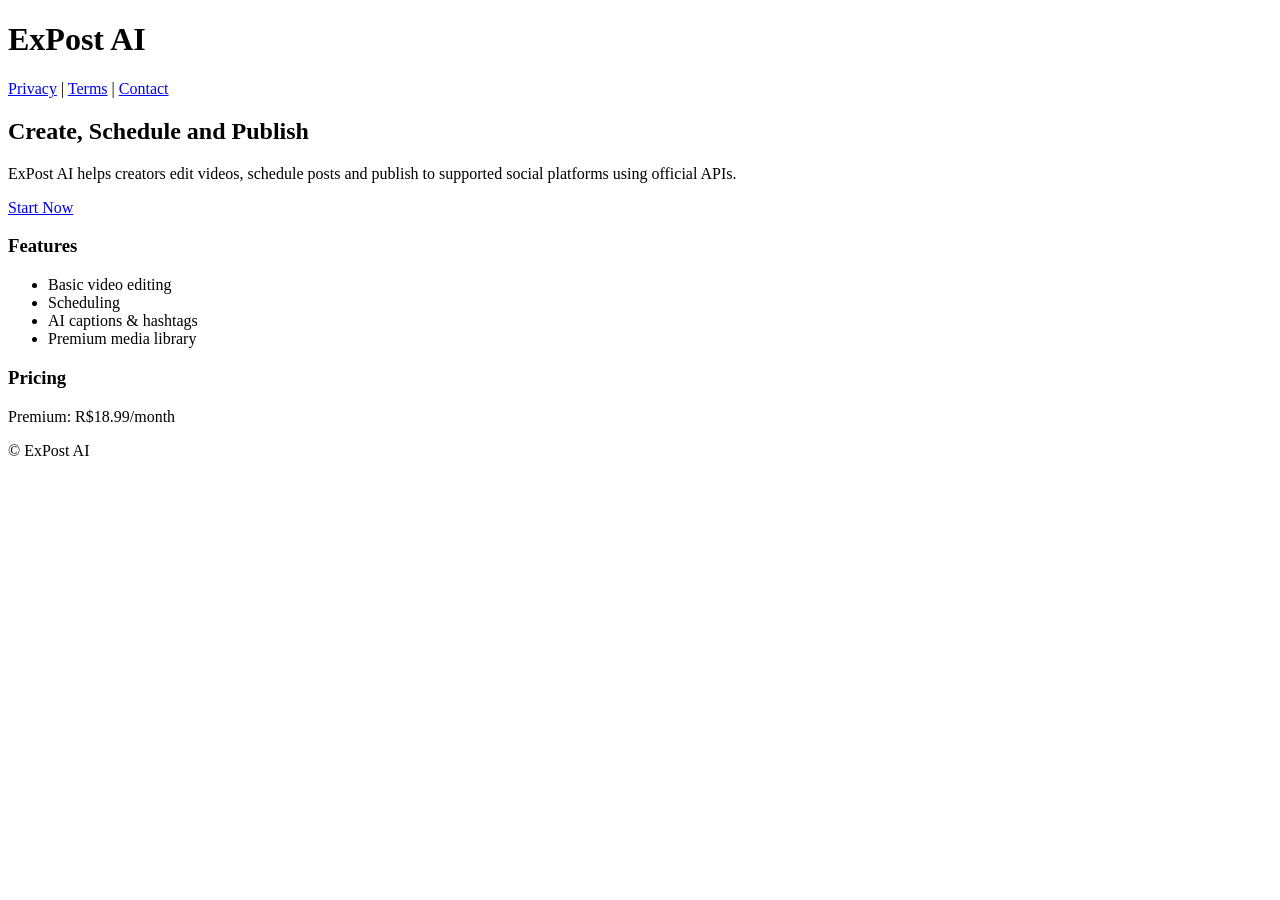
==== index.html @ 7ea9098f "Rename index[1].html to index.html" ====
<!DOCTYPE html><html><head><meta charset="utf-8"><meta name="viewport" content="width=device-width,initial-scale=1"><title>ExPost AI</title><link rel="stylesheet" href="style.css"></head><body><header><h1>ExPost AI</h1><nav><a href="privacy.html">Privacy</a> | <a href="terms.html">Terms</a> | <a href="contact.html">Contact</a></nav></header><main><h2>Create, Schedule and Publish</h2><p>ExPost AI helps creators edit videos, schedule posts and publish to supported social platforms using official APIs.</p><a class="btn" href="#">Start Now</a><section><h3>Features</h3><ul><li>Basic video editing</li><li>Scheduling</li><li>AI captions & hashtags</li><li>Premium media library</li></ul></section><section><h3>Pricing</h3><p>Premium: R$18.99/month</p></section></main><footer>© ExPost AI</footer></body></html>
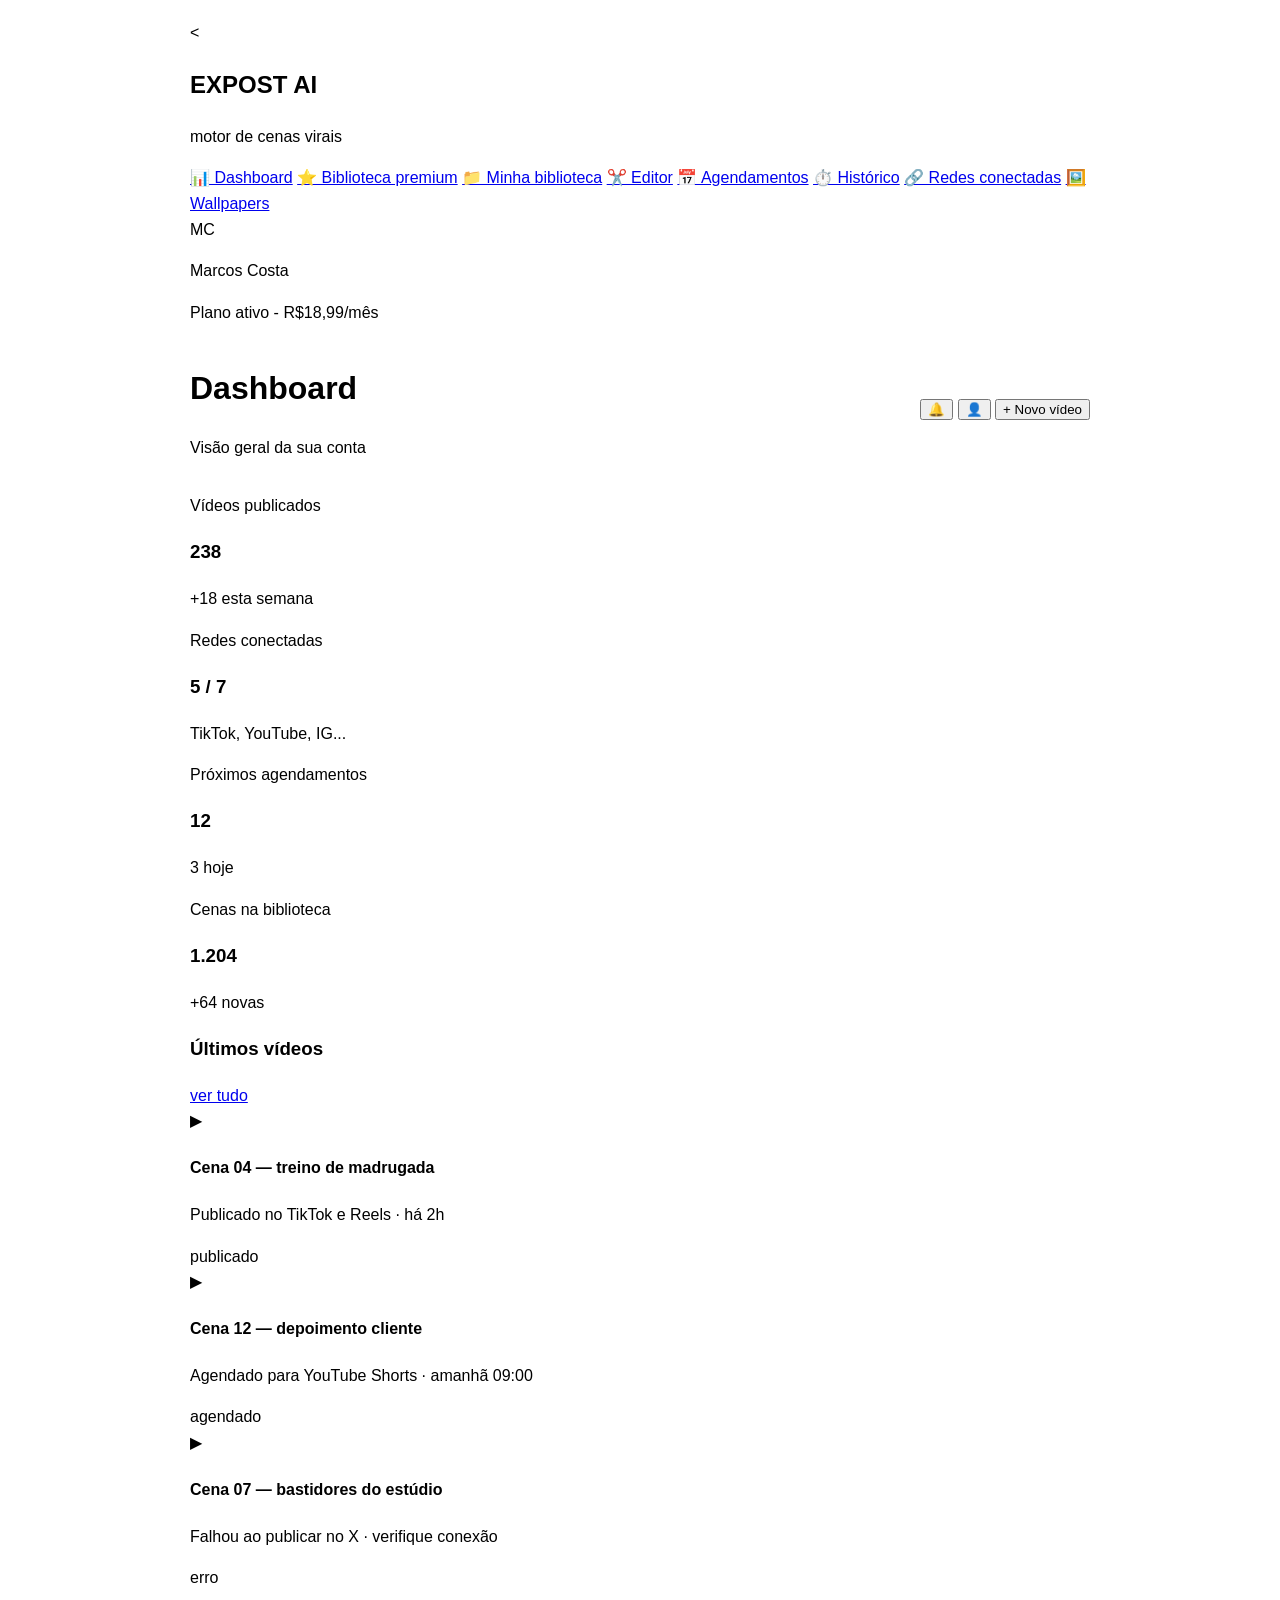
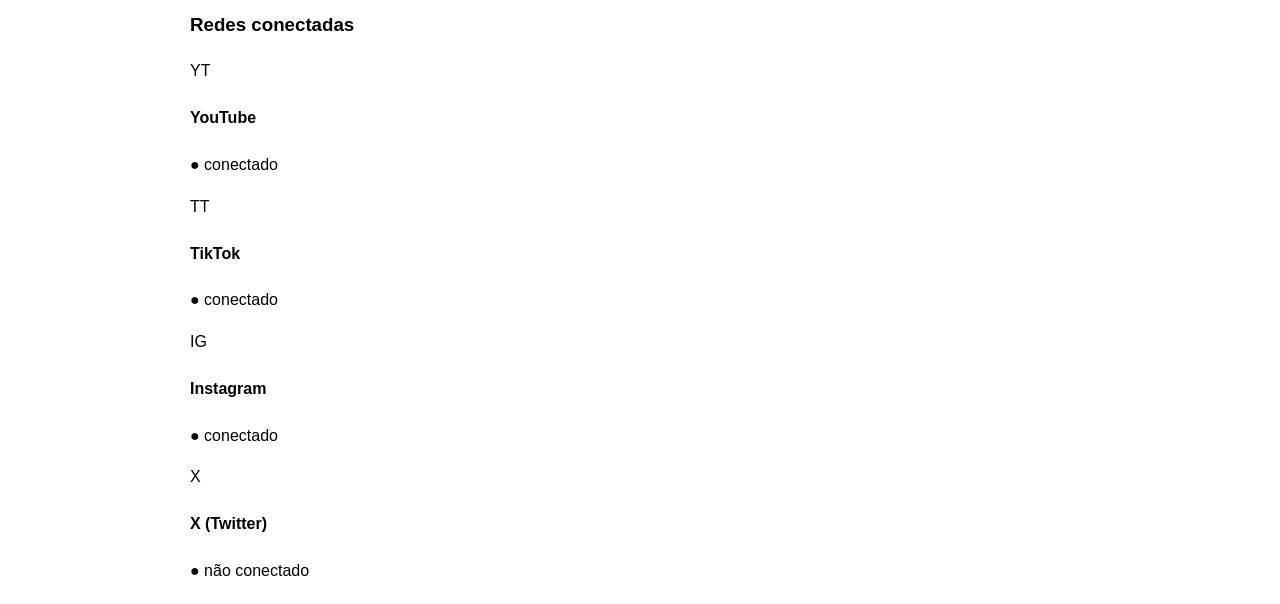
==== commit 5895f393: "Update index.html" ====
--- a/index.html
+++ b/index.html
@@ -1 +1,142 @@
-<!DOCTYPE html><html><head><meta charset="utf-8"><meta name="viewport" content="width=device-width,initial-scale=1"><title>ExPost AI</title><link rel="stylesheet" href="style.css"></head><body><header><h1>ExPost AI</h1><nav><a href="privacy.html">Privacy</a> | <a href="terms.html">Terms</a> | <a href="contact.html">Contact</a></nav></header><main><h2>Create, Schedule and Publish</h2><p>ExPost AI helps creators edit videos, schedule posts and publish to supported social platforms using official APIs.</p><a class="btn" href="#">Start Now</a><section><h3>Features</h3><ul><li>Basic video editing</li><li>Scheduling</li><li>AI captions & hashtags</li><li>Premium media library</li></ul></section><section><h3>Pricing</h3><p>Premium: R$18.99/month</p></section></main><footer>© ExPost AI</footer></body></html>
+<<!DOCTYPE html>
+<html lang="pt-BR">
+<head>
+    <meta charset="utf-8">
+    <meta name="viewport" content="width=device-width, initial-scale=1">
+    <title>ExPost AI - Dashboard</title>
+    <link rel="stylesheet" href="style.css">
+</head>
+<body>
+    <div class="dashboard-container">
+        <aside class="sidebar">
+            <div class="logo-area">
+                <h2>EXPOST <span class="badge">AI</span></h2>
+                <p class="sublogo">motor de cenas virais</p>
+            </div>
+            <nav class="menu">
+                <a href="#" class="active">📊 Dashboard</a>
+                <a href="#">⭐ Biblioteca premium</a>
+                <a href="#">📁 Minha biblioteca</a>
+                <a href="#">✂️ Editor</a>
+                <a href="#">📅 Agendamentos</a>
+                <a href="#">⏱️ Histórico</a>
+                <a href="#">🔗 Redes conectadas</a>
+                <a href="#">🖼️ Wallpapers</a>
+            </nav>
+            <div class="user-profile">
+                <div class="avatar">MC</div>
+                <div class="user-info">
+                    <p class="username">Marcos Costa</p>
+                    <p class="plan">Plano ativo - R$18,99/mês</p>
+                </div>
+            </div>
+        </aside>
+
+        <main class="main-content">
+            <header class="top-header">
+                <div>
+                    <h1>Dashboard</h1>
+                    <p class="subtitle">Visão geral da sua conta</p>
+                </div>
+                <div class="header-actions">
+                    <button class="btn-icon">🔔</button>
+                    <button class="btn-icon">👤</button>
+                    <button class="btn-primary">+ Novo vídeo</button>
+                </div>
+            </header>
+
+            <section class="stats-grid">
+                <div class="card">
+                    <p class="card-title">Vídeos publicados</p>
+                    <h3>238</h3>
+                    <span class="card-sub positive">+18 esta semana</span>
+                </div>
+                <div class="card">
+                    <p class="card-title">Redes conectadas</p>
+                    <h3>5 / 7</h3>
+                    <span class="card-sub">TikTok, YouTube, IG...</span>
+                </div>
+                <div class="card">
+                    <p class="card-title">Próximos agendamentos</p>
+                    <h3>12</h3>
+                    <span class="card-sub alert">3 hoje</span>
+                </div>
+                <div class="card">
+                    <p class="card-title">Cenas na biblioteca</p>
+                    <h3>1.204</h3>
+                    <span class="card-sub positive">+64 novas</span>
+                </div>
+            </section>
+
+            <div class="content-market">
+                <section class="videos-section">
+                    <div class="section-header">
+                        <h3>Últimos vídeos</h3>
+                        <a href="#" class="see-all">ver tudo</a>
+                    </div>
+                    <div class="video-list">
+                        <div class="video-item">
+                            <div class="play-icon">▶</div>
+                            <div class="video-details">
+                                <h4>Cena 04 — treino de madrugada</h4>
+                                <p>Publicado no TikTok e Reels · há 2h</p>
+                            </div>
+                            <span class="status-badge published">publicado</span>
+                        </div>
+                        <div class="video-item">
+                            <div class="play-icon">▶</div>
+                            <div class="video-details">
+                                <h4>Cena 12 — depoimento cliente</h4>
+                                <p>Agendado para YouTube Shorts · amanhã 09:00</p>
+                            </div>
+                            <span class="status-badge scheduled">agendado</span>
+                        </div>
+                        <div class="video-item">
+                            <div class="play-icon">▶</div>
+                            <div class="video-details">
+                                <h4>Cena 07 — bastidores do estúdio</h4>
+                                <p>Falhou ao publicar no X · verifique conexão</p>
+                            </div>
+                            <span class="status-badge error">erro</span>
+                        </div>
+                    </div>
+                </section>
+
+                <section class="networks-section">
+                    <h3>Redes conectadas</h3>
+                    <div class="network-list">
+                        <div class="network-item">
+                            <span class="net-logo yt">YT</span>
+                            <div class="net-details">
+                                <h4>YouTube</h4>
+                                <p class="status-connected">● conectado</p>
+                            </div>
+                        </div>
+                        <div class="network-item">
+                            <span class="net-logo tt">TT</span>
+                            <div class="net-details">
+                                <h4>TikTok</h4>
+                                <p class="status-connected">● conectado</p>
+                            </div>
+                        </div>
+                        <div class="network-item">
+                            <span class="net-logo ig">IG</span>
+                            <div class="net-details">
+                                <h4>Instagram</h4>
+                                <p class="status-connected">● conectado</p>
+                            </div>
+                        </div>
+                        <div class="network-item disconnected">
+                            <span class="net-logo x">X</span>
+                            <div class="net-details">
+                                <h4>X (Twitter)</h4>
+                                <p class="status-disconnected">● não conectado</p>
+                            </div>
+                        </div>
+                    </div>
+                </section>
+            </div>
+        </main>
+    </div>
+</body>
+</html>
--- a/style.css
+++ b/style.css
@@ -0,0 +1 @@
+body{font-family:Arial,sans-serif;max-width:900px;margin:auto;padding:20px;line-height:1.6}header{display:flex;justify-content:space-between;align-items:center}.btn{background:#2563eb;color:#fff;padding:10px 16px;text-decoration:none;border-radius:6px}
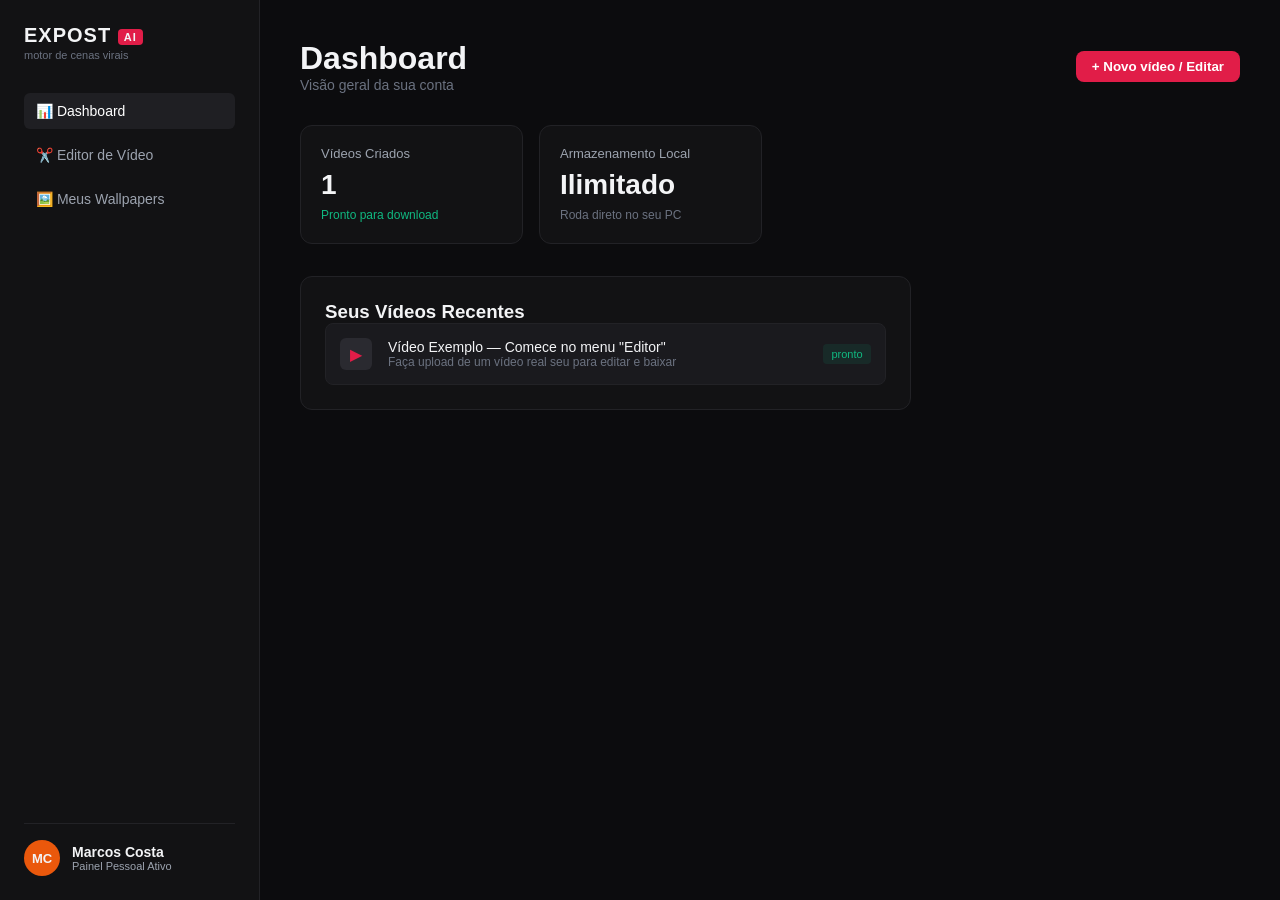
==== commit 20c8c17f: "Update index.html" ====
--- a/index.html
+++ b/index.html
@@ -1,9 +1,9 @@
-<<!DOCTYPE html>
+<!DOCTYPE html>
 <html lang="pt-BR">
 <head>
     <meta charset="utf-8">
     <meta name="viewport" content="width=device-width, initial-scale=1">
-    <title>ExPost AI - Dashboard</title>
+    <title>ExPost AI - Meu Painel Pessoal</title>
     <link rel="stylesheet" href="style.css">
 </head>
 <body>
@@ -14,20 +14,15 @@
                 <p class="sublogo">motor de cenas virais</p>
             </div>
             <nav class="menu">
-                <a href="#" class="active">📊 Dashboard</a>
-                <a href="#">⭐ Biblioteca premium</a>
-                <a href="#">📁 Minha biblioteca</a>
-                <a href="#">✂️ Editor</a>
-                <a href="#">📅 Agendamentos</a>
-                <a href="#">⏱️ Histórico</a>
-                <a href="#">🔗 Redes conectadas</a>
-                <a href="#">🖼️ Wallpapers</a>
+                <a href="#" class="menu-item active" onclick="navegar('dashboard')">📊 Dashboard</a>
+                <a href="#" class="menu-item" onclick="navegar('editor')">✂️ Editor de Vídeo</a>
+                <a href="#" class="menu-item" onclick="navegar('wallpapers')">🖼️ Meus Wallpapers</a>
             </nav>
             <div class="user-profile">
                 <div class="avatar">MC</div>
                 <div class="user-info">
                     <p class="username">Marcos Costa</p>
-                    <p class="plan">Plano ativo - R$18,99/mês</p>
+                    <p class="plan">Painel Pessoal Ativo</p>
                 </div>
             </div>
         </aside>
@@ -35,108 +30,39 @@
         <main class="main-content">
             <header class="top-header">
                 <div>
-                    <h1>Dashboard</h1>
-                    <p class="subtitle">Visão geral da sua conta</p>
+                    <h1 id="page-title">Dashboard</h1>
+                    <p class="subtitle" id="page-subtitle">Visão geral da sua conta</p>
                 </div>
                 <div class="header-actions">
-                    <button class="btn-icon">🔔</button>
-                    <button class="btn-icon">👤</button>
-                    <button class="btn-primary">+ Novo vídeo</button>
+                    <button class="btn-primary" onclick="navegar('editor')">+ Novo vídeo / Editar</button>
                 </div>
             </header>
 
-            <section class="stats-grid">
-                <div class="card">
-                    <p class="card-title">Vídeos publicados</p>
-                    <h3>238</h3>
-                    <span class="card-sub positive">+18 esta semana</span>
-                </div>
-                <div class="card">
-                    <p class="card-title">Redes conectadas</p>
-                    <h3>5 / 7</h3>
-                    <span class="card-sub">TikTok, YouTube, IG...</span>
-                </div>
-                <div class="card">
-                    <p class="card-title">Próximos agendamentos</p>
-                    <h3>12</h3>
-                    <span class="card-sub alert">3 hoje</span>
-                </div>
-                <div class="card">
-                    <p class="card-title">Cenas na biblioteca</p>
-                    <h3>1.204</h3>
-                    <span class="card-sub positive">+64 novas</span>
-                </div>
-            </section>
-
-            <div class="content-market">
-                <section class="videos-section">
-                    <div class="section-header">
-                        <h3>Últimos vídeos</h3>
-                        <a href="#" class="see-all">ver tudo</a>
+            <div id="tela-dashboard">
+                <section class="stats-grid">
+                    <div class="card">
+                        <p class="card-title">Vídeos Criados</p>
+                        <h3 id="txt-publicados">1</h3>
+                        <span class="card-sub positive">Pronto para download</span>
                     </div>
-                    <div class="video-list">
-                        <div class="video-item">
-                            <div class="play-icon">▶</div>
-                            <div class="video-details">
-                                <h4>Cena 04 — treino de madrugada</h4>
-                                <p>Publicado no TikTok e Reels · há 2h</p>
-                            </div>
-                            <span class="status-badge published">publicado</span>
-                        </div>
-                        <div class="video-item">
-                            <div class="play-icon">▶</div>
-                            <div class="video-details">
-                                <h4>Cena 12 — depoimento cliente</h4>
-                                <p>Agendado para YouTube Shorts · amanhã 09:00</p>
-                            </div>
-                            <span class="status-badge scheduled">agendado</span>
-                        </div>
-                        <div class="video-item">
-                            <div class="play-icon">▶</div>
-                            <div class="video-details">
-                                <h4>Cena 07 — bastidores do estúdio</h4>
-                                <p>Falhou ao publicar no X · verifique conexão</p>
-                            </div>
-                            <span class="status-badge error">erro</span>
-                        </div>
+                    <div class="card">
+                        <p class="card-title">Armazenamento Local</p>
+                        <h3>Ilimitado</h3>
+                        <span class="card-sub">Roda direto no seu PC</span>
                     </div>
                 </section>
 
-                <section class="networks-section">
-                    <h3>Redes conectadas</h3>
-                    <div class="network-list">
-                        <div class="network-item">
-                            <span class="net-logo yt">YT</span>
-                            <div class="net-details">
-                                <h4>YouTube</h4>
-                                <p class="status-connected">● conectado</p>
+                <div class="content-market">
+                    <section class="videos-section">
+                        <h3>Seus Vídeos Recentes</h3>
+                        <div class="video-list" id="lista-videos">
+                            <div class="video-item">
+                                <div class="play-icon">▶</div>
+                                <div class="video-details">
+                                    <h4>Vídeo Exemplo — Comece no menu "Editor"</h4>
+                                    <p>Faça upload de um vídeo real seu para editar e baixar</p>
+                                </div>
+                                <span class="status-badge published">Pronto</span>
                             </div>
                         </div>
-                        <div class="network-item">
-                            <span class="net-logo tt">TT</span>
-                            <div class="net-details">
-                                <h4>TikTok</h4>
-                                <p class="status-connected">● conectado</p>
-                            </div>
-                        </div>
-                        <div class="network-item">
-                            <span class="net-logo ig">IG</span>
-                            <div class="net-details">
-                                <h4>Instagram</h4>
-                                <p class="status-connected">● conectado</p>
-                            </div>
-                        </div>
-                        <div class="network-item disconnected">
-                            <span class="net-logo x">X</span>
-                            <div class="net-details">
-                                <h4>X (Twitter)</h4>
-                                <p class="status-disconnected">● não conectado</p>
-                            </div>
-                        </div>
-                    </div>
-                </section>
-            </div>
-        </main>
-    </div>
-</body>
-</html>
+                    </section
--- a/style.css
+++ b/style.css
@@ -1 +1,282 @@
-body{font-family:Arial,sans-serif;max-width:900px;margin:auto;padding:20px;line-height:1.6}header{display:flex;justify-content:space-between;align-items:center}.btn{background:#2563eb;color:#fff;padding:10px 16px;text-decoration:none;border-radius:6px}
+* {
+    margin: 0;
+    padding: 0;
+    box-sizing: border-box;
+    font-family: 'Segoe UI', Arial, sans-serif;
+}
+
+body {
+    background-color: #0c0c0e;
+    color: #f3f4f6;
+    height: 100vh;
+    overflow: hidden;
+}
+
+.dashboard-container {
+    display: flex;
+    height: 100vh;
+}
+
+/* Sidebar */
+.sidebar {
+    width: 260px;
+    background-color: #121214;
+    border-right: 1px solid #222226;
+    display: flex;
+    flex-direction: column;
+    padding: 24px;
+}
+
+.logo-area {
+    margin-bottom: 32px;
+}
+
+.logo-area h2 {
+    font-size: 20px;
+    letter-spacing: 1px;
+}
+
+.badge {
+    background-color: #e11d48;
+    font-size: 11px;
+    padding: 2px 6px;
+    border-radius: 4px;
+    vertical-align: middle;
+}
+
+.sublogo {
+    font-size: 11px;
+    color: #6b7280;
+    margin-top: 2px;
+}
+
+.menu {
+    display: flex;
+    flex-direction: column;
+    gap: 8px;
+    flex-grow: 1;
+}
+
+.menu a {
+    color: #9ca3af;
+    text-decoration: none;
+    padding: 10px 12px;
+    border-radius: 6px;
+    font-size: 14px;
+    transition: 0.2s;
+}
+
+.menu a:hover, .menu a.active {
+    background-color: #1f1f23;
+    color: #ffffff;
+}
+
+.user-profile {
+    display: flex;
+    align-items: center;
+    gap: 12px;
+    padding-top: 16px;
+    border-top: 1px solid #222226;
+}
+
+.avatar {
+    width: 36px;
+    height: 36px;
+    background-color: #ea580c;
+    border-radius: 50%;
+    display: flex;
+    align-items: center;
+    justify-content: center;
+    font-weight: bold;
+    font-size: 13px;
+}
+
+.username {
+    font-size: 14px;
+    font-weight: 600;
+}
+
+.plan {
+    font-size: 11px;
+    color: #9ca3af;
+}
+
+/* Painel Principal */
+.main-content {
+    flex-grow: 1;
+    padding: 40px;
+    overflow-y: auto;
+}
+
+.top-header {
+    display: flex;
+    justify-content: space-between;
+    align-items: center;
+    margin-bottom: 32px;
+}
+
+.subtitle {
+    color: #6b7280;
+    font-size: 14px;
+}
+
+.header-actions {
+    display: flex;
+    align-items: center;
+    gap: 12px;
+}
+
+.btn-icon {
+    background-color: #1f1f23;
+    border: 1px solid #222226;
+    color: white;
+    width: 36px;
+    height: 36px;
+    border-radius: 8px;
+    cursor: pointer;
+}
+
+.btn-primary {
+    background-color: #e11d48;
+    color: white;
+    border: none;
+    padding: 8px 16px;
+    border-radius: 8px;
+    font-weight: 600;
+    cursor: pointer;
+}
+
+/* Cards Métricas */
+.stats-grid {
+    display: grid;
+    grid-template-columns: repeat(4, 1fr);
+    gap: 16px;
+    margin-bottom: 32px;
+}
+
+.card {
+    background-color: #121214;
+    border: 1px solid #222226;
+    padding: 20px;
+    border-radius: 12px;
+}
+
+.card-title {
+    color: #9ca3af;
+    font-size: 13px;
+    margin-bottom: 8px;
+}
+
+.card h3 {
+    font-size: 28px;
+    margin-bottom: 4px;
+}
+
+.card-sub {
+    font-size: 12px;
+    color: #6b7280;
+}
+
+.positive { color: #10b981; }
+.alert { color: #f59e0b; }
+
+/* Grid de Conteúdo Inferior */
+.content-market {
+    display: grid;
+    grid-template-columns: 2fr 1fr;
+    gap: 24px;
+}
+
+.videos-section, .networks-section {
+    background-color: #121214;
+    border: 1px solid #222226;
+    padding: 24px;
+    border-radius: 12px;
+}
+
+.section-header {
+    display: flex;
+    justify-content: space-between;
+    align-items: center;
+    margin-bottom: 16px;
+}
+
+.see-all {
+    color: #6b7280;
+    font-size: 12px;
+    text-decoration: none;
+}
+
+.video-list, .network-list {
+    display: flex;
+    flex-direction: column;
+    gap: 12px;
+}
+
+.video-item, .network-item {
+    display: flex;
+    align-items: center;
+    background-color: #1a1a1e;
+    border: 1px solid #222226;
+    padding: 14px;
+    border-radius: 8px;
+}
+
+.play-icon {
+    width: 32px;
+    height: 32px;
+    background-color: #2a2a30;
+    color: #e11d48;
+    display: flex;
+    align-items: center;
+    justify-content: center;
+    border-radius: 6px;
+    margin-right: 16px;
+}
+
+.video-details, .net-details {
+    flex-grow: 1;
+}
+
+.video-details h4, .net-details h4 {
+    font-size: 14px;
+    font-weight: 500;
+}
+
+.video-details p {
+    font-size: 12px;
+    color: #6b7280;
+}
+
+.status-badge {
+    font-size: 11px;
+    padding: 4px 8px;
+    border-radius: 4px;
+    text-transform: lowercase;
+}
+
+.published { background-color: rgba(16, 185, 129, 0.1); color: #10b981; }
+.scheduled { background-color: rgba(107, 114, 128, 0.2); color: #9ca3af; }
+.error { background-color: rgba(239, 68, 68, 0.1); color: #ef4444; }
+
+/* Redes */
+.net-logo {
+    width: 36px;
+    height: 36px;
+    display: flex;
+    align-items: center;
+    justify-content: center;
+    border-radius: 6px;
+    font-weight: bold;
+    font-size: 12px;
+    margin-right: 12px;
+}
+
+.yt { background-color: #ff0000; color: white; }
+.tt { background-color: #010101; color: white; border: 1px solid #333; }
+.ig { background-gradient: linear-gradient(45deg, #f09433, #e6683c, #dc2743, #cc2366, #bc1888); background: #e1306c; color: white; }
+.x { background-color: #000000; color: white; border: 1px solid #333; }
+
+.status-connected { font-size: 11px; color: #10b981; }
+.status-disconnected { font-size: 11px; color: #ef4444; }
+.disconnected { opacity: 0.5; }
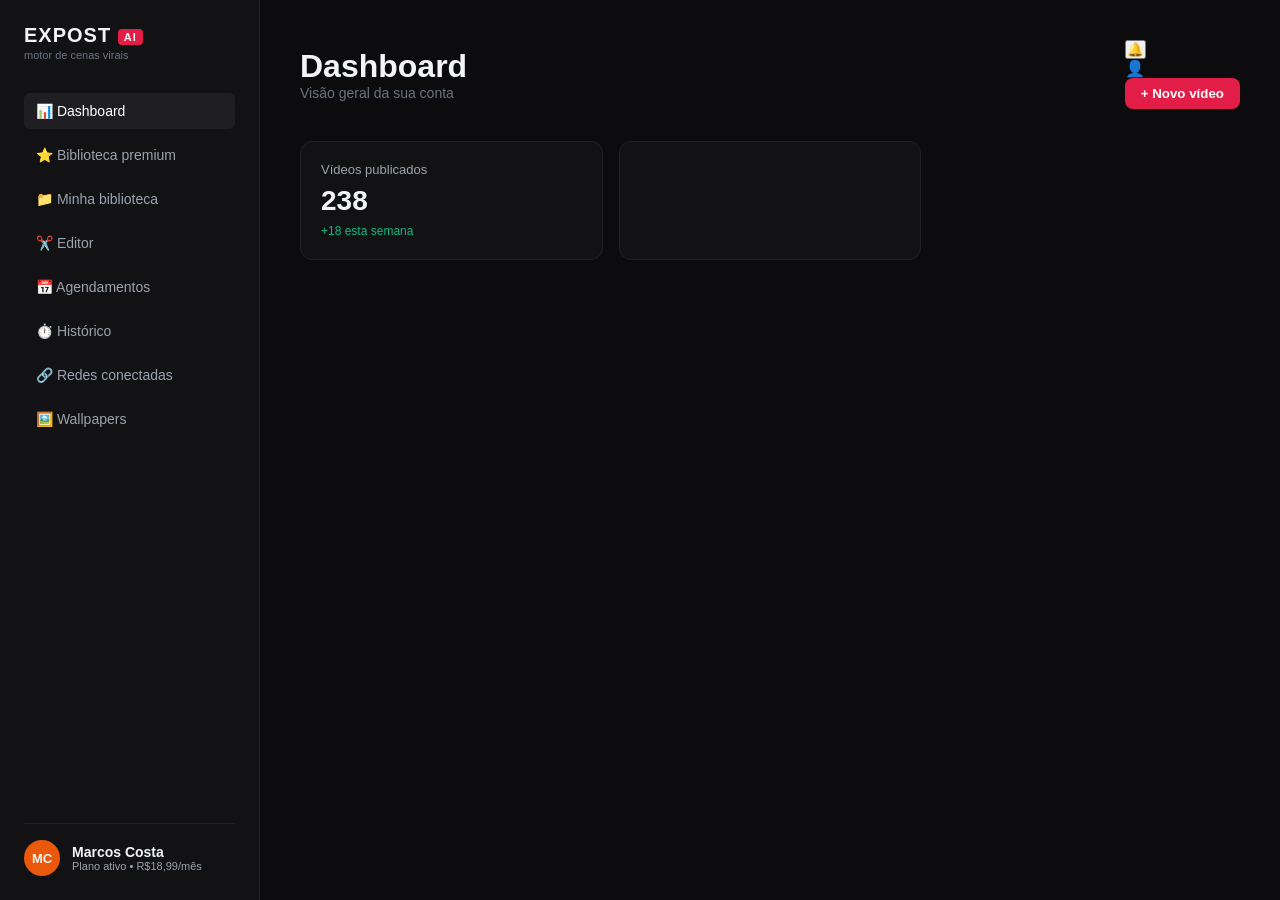
==== commit b7612278: "Update index.html" ====
--- a/index.html
+++ b/index.html
@@ -3,7 +3,7 @@
 <head>
     <meta charset="utf-8">
     <meta name="viewport" content="width=device-width, initial-scale=1">
-    <title>ExPost AI - Meu Painel Pessoal</title>
+    <title>ExPost AI - Dashboard</title>
     <link rel="stylesheet" href="style.css">
 </head>
 <body>
@@ -13,16 +13,23 @@
                 <h2>EXPOST <span class="badge">AI</span></h2>
                 <p class="sublogo">motor de cenas virais</p>
             </div>
+            
             <nav class="menu">
-                <a href="#" class="menu-item active" onclick="navegar('dashboard')">📊 Dashboard</a>
-                <a href="#" class="menu-item" onclick="navegar('editor')">✂️ Editor de Vídeo</a>
-                <a href="#" class="menu-item" onclick="navegar('wallpapers')">🖼️ Meus Wallpapers</a>
+                <a href="#" class="menu-item active" onclick="verTela('dashboard', this)">📊 Dashboard</a>
+                <a href="#" class="menu-item" onclick="verTela('bib-premium', this)">⭐ Biblioteca premium</a>
+                <a href="#" class="menu-item" onclick="verTela('minha-bib', this)">📁 Minha biblioteca</a>
+                <a href="#" class="menu-item" onclick="verTela('editor', this)">✂️ Editor</a>
+                <a href="#" class="menu-item" onclick="verTela('agendamentos', this)">📅 Agendamentos</a>
+                <a href="#" class="menu-item" onclick="verTela('historico', this)">⏱️ Histórico</a>
+                <a href="#" class="menu-item" onclick="verTela('redes', this)">🔗 Redes conectadas</a>
+                <a href="#" class="menu-item" onclick="verTela('wallpapers', this)">🖼️ Wallpapers</a>
             </nav>
+
             <div class="user-profile">
                 <div class="avatar">MC</div>
                 <div class="user-info">
                     <p class="username">Marcos Costa</p>
-                    <p class="plan">Painel Pessoal Ativo</p>
+                    <p class="plan">Plano ativo • R$18,99/mês</p>
                 </div>
             </div>
         </aside>
@@ -30,39 +37,22 @@
         <main class="main-content">
             <header class="top-header">
                 <div>
-                    <h1 id="page-title">Dashboard</h1>
-                    <p class="subtitle" id="page-subtitle">Visão geral da sua conta</p>
+                    <h1 id="main-title">Dashboard</h1>
+                    <p class="subtitle" id="main-subtitle">Visão geral da sua conta</p>
                 </div>
                 <div class="header-actions">
-                    <button class="btn-primary" onclick="navegar('editor')">+ Novo vídeo / Editar</button>
+                    <button class="btn-notif">🔔<span class="dot"></span></button>
+                    <div class="user-icon-btn">👤</div>
+                    <button class="btn-primary" onclick="verTela('editor', document.querySelector('[onclick*=\'editor\']'))">+ Novo vídeo</button>
                 </div>
             </header>
 
-            <div id="tela-dashboard">
+            <div id="tela-dashboard" class="aba-conteudo">
                 <section class="stats-grid">
                     <div class="card">
-                        <p class="card-title">Vídeos Criados</p>
-                        <h3 id="txt-publicados">1</h3>
-                        <span class="card-sub positive">Pronto para download</span>
+                        <p class="card-title">Vídeos publicados</p>
+                        <h3>238</h3>
+                        <span class="card-sub positive">+18 esta semana</span>
                     </div>
                     <div class="card">
-                        <p class="card-title">Armazenamento Local</p>
-                        <h3>Ilimitado</h3>
-                        <span class="card-sub">Roda direto no seu PC</span>
-                    </div>
-                </section>
-
-                <div class="content-market">
-                    <section class="videos-section">
-                        <h3>Seus Vídeos Recentes</h3>
-                        <div class="video-list" id="lista-videos">
-                            <div class="video-item">
-                                <div class="play-icon">▶</div>
-                                <div class="video-details">
-                                    <h4>Vídeo Exemplo — Comece no menu "Editor"</h4>
-                                    <p>Faça upload de um vídeo real seu para editar e baixar</p>
-                                </div>
-                                <span class="status-badge published">Pronto</span>
-                            </div>
-                        </div>
-                    </section
+                        <p class="card-
--- a/style.css
+++ b/style.css
@@ -25,6 +25,7 @@
     display: flex;
     flex-direction: column;
     padding: 24px;
+    flex-shrink: 0;
 }
 
 .logo-area {
@@ -120,20 +121,20 @@
     font-size: 14px;
 }
 
-.header-actions {
-    display: flex;
-    align-items: center;
-    gap: 12px;
-}
-
 .btn-icon {
     background-color: #1f1f23;
     border: 1px solid #222226;
     color: white;
-    width: 36px;
-    height: 36px;
+    padding: 8px;
     border-radius: 8px;
     cursor: pointer;
+    transition: 0.2s;
+}
+.btn-icon:hover { background-color: #2a2a30; }
+
+.active-btn {
+    border-color: #e11d48 !important;
+    color: #e11d48 !important;
 }
 
 .btn-primary {
@@ -144,12 +145,14 @@
     border-radius: 8px;
     font-weight: 600;
     cursor: pointer;
-}
-
-/* Cards Métricas */
+    transition: 0.2s;
+}
+.btn-primary:hover { background-color: #be123c; }
+
+/* Cards */
 .stats-grid {
     display: grid;
-    grid-template-columns: repeat(4, 1fr);
+    grid-template-columns: repeat(3, 1fr);
     gap: 16px;
     margin-bottom: 32px;
 }
@@ -178,42 +181,28 @@
 }
 
 .positive { color: #10b981; }
-.alert { color: #f59e0b; }
-
-/* Grid de Conteúdo Inferior */
+
+/* Grid Conteúdo */
 .content-market {
     display: grid;
-    grid-template-columns: 2fr 1fr;
-    gap: 24px;
-}
-
-.videos-section, .networks-section {
+    grid-template-columns: 1fr;
+}
+
+.videos-section {
     background-color: #121214;
     border: 1px solid #222226;
     padding: 24px;
     border-radius: 12px;
 }
 
-.section-header {
-    display: flex;
-    justify-content: space-between;
-    align-items: center;
-    margin-bottom: 16px;
-}
-
-.see-all {
-    color: #6b7280;
-    font-size: 12px;
-    text-decoration: none;
-}
-
-.video-list, .network-list {
+.video-list {
     display: flex;
     flex-direction: column;
     gap: 12px;
-}
-
-.video-item, .network-item {
+    margin-top: 15px;
+}
+
+.video-item {
     display: flex;
     align-items: center;
     background-color: #1a1a1e;
@@ -234,11 +223,11 @@
     margin-right: 16px;
 }
 
-.video-details, .net-details {
+.video-details {
     flex-grow: 1;
 }
 
-.video-details h4, .net-details h4 {
+.video-details h4 {
     font-size: 14px;
     font-weight: 500;
 }
@@ -252,31 +241,39 @@
     font-size: 11px;
     padding: 4px 8px;
     border-radius: 4px;
-    text-transform: lowercase;
-}
-
-.published { background-color: rgba(16, 185, 129, 0.1); color: #10b981; }
-.scheduled { background-color: rgba(107, 114, 128, 0.2); color: #9ca3af; }
-.error { background-color: rgba(239, 68, 68, 0.1); color: #ef4444; }
-
-/* Redes */
-.net-logo {
-    width: 36px;
-    height: 36px;
-    display: flex;
-    align-items: center;
-    justify-content: center;
-    border-radius: 6px;
-    font-weight: bold;
-    font-size: 12px;
-    margin-right: 12px;
-}
-
-.yt { background-color: #ff0000; color: white; }
-.tt { background-color: #010101; color: white; border: 1px solid #333; }
-.ig { background-gradient: linear-gradient(45deg, #f09433, #e6683c, #dc2743, #cc2366, #bc1888); background: #e1306c; color: white; }
-.x { background-color: #000000; color: white; border: 1px solid #333; }
-
-.status-connected { font-size: 11px; color: #10b981; }
-.status-disconnected { font-size: 11px; color: #ef4444; }
-.disconnected { opacity: 0.5; }
+    background-color: rgba(16, 185, 129, 0.1); 
+    color: #10b981;
+}
+
+/* ÁREA ESTRUTURAL DO EDITOR */
+.editor-container {
+    display: grid;
+    grid-template-columns: 1fr 320px;
+    gap: 20px;
+    align-items: start;
+}
+
+.editor-left {
+    background-color: #121214;
+    border: 1px solid #222226;
+    border-radius: 12px;
+    padding: 20px;
+    display: flex;
+    align-items: center;
+    justify-content: center;
+    min-height: 520px;
+}
+
+.video-preview-box {
+    position: relative;
+    background: #000;
+    width: 280px; /* Padrão celular 9:16 */
+    height: 480px;
+    border-radius: 8px;
+    display: flex;
+    align-items: center;
+    justify-content: center;
+    transition: all 0.3s ease;
+    overflow: hidden;
+    border: 1px solid #333;
+}
